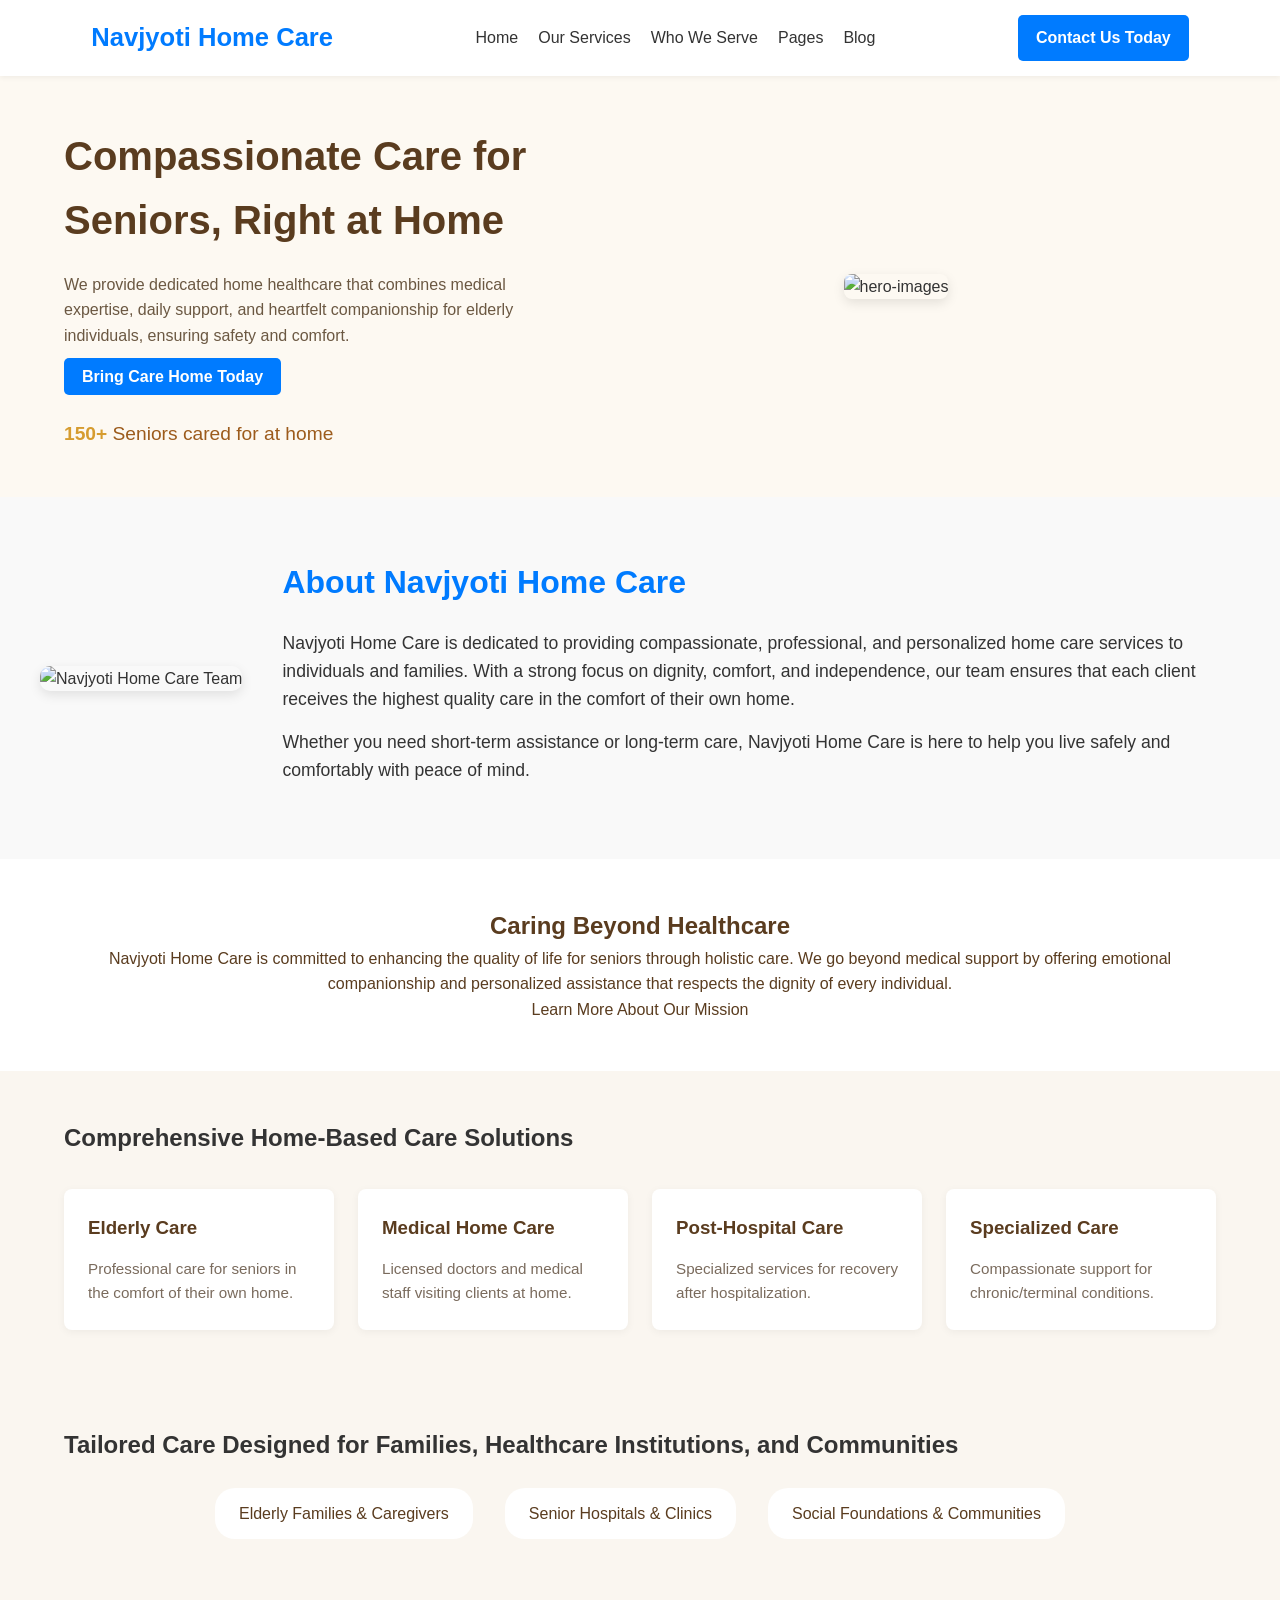
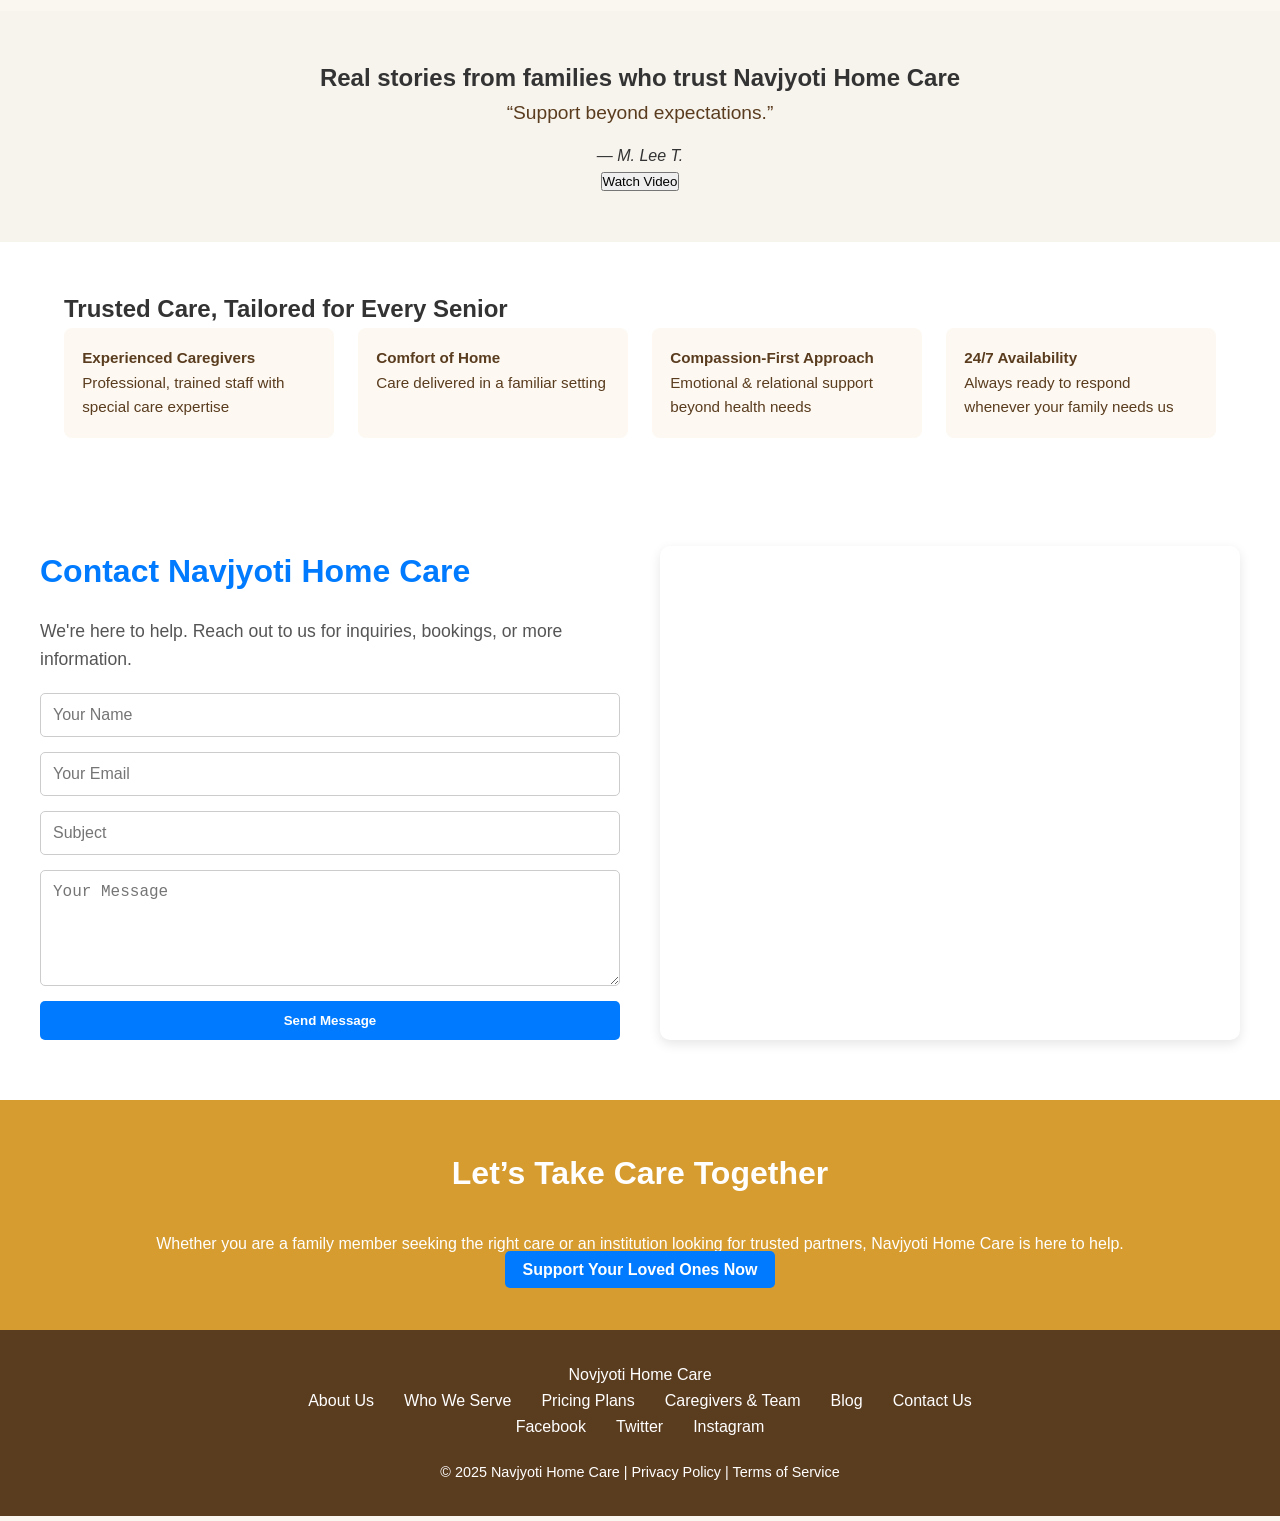
==== index.html @ 3a39630f "add all file" ====
<!DOCTYPE html>
<html lang="en">
  <head>
    <meta charset="UTF-8" />
    <meta name="viewport" content="width=device-width, initial-scale=1.0" />
    <title>Navjyoti Home Care – Home Healthcare</title>
    <link rel="stylesheet" href="styles.css" />
  </head>
  <body>
    <header class="site-header">
      <div class="logo">Navjyoti Home Care</div>
      <nav class="main-nav">
        <a href="#home">Home</a>
        <a href="#services">Our Services</a>
        <a href="#who-we-serve">Who We Serve</a>
        <a href="#pages">Pages</a>
        <a href="#blog">Blog</a>
      </nav>
      <a href="#contact" class="btn btn-primary">Contact Us Today</a>

      <!-- Hamburger menu for mobile -->
      <div class="mobile-menu" id="mobile-menu">
        <span class="hamburger">&#9776;</span>
      </div>
    </header>

    <section class="hero section" id="home">
      <div class="container hero-inner">
        <div class="hero-content">
          <h1>Compassionate Care for Seniors, Right at Home</h1>
          <p>
            We provide dedicated home healthcare that combines medical
            expertise, daily support, and heartfelt companionship for elderly
            individuals, ensuring safety and comfort.
          </p>
          <a href="#services" class="btn btn-primary">Bring Care Home Today</a>
          <div class="hero-stats">
            <span>150+</span> Seniors cared for at home
          </div>
        </div>
        <div class="hero-images">
          <img
            src="https://t4.ftcdn.net/jpg/15/20/58/93/240_F_1520589389_1zxGVRW4RM81i9DekaiQRNwKAbmjtO5p.jpg"
            alt="hero-images"
          />
          <!-- put <img> or background images here -->
        </div>
      </div>
    </section>

    <section class="about-section" id="about">
      <div class="about-container">
        <div class="about-image-desktop">
          <img
            src="https://t4.ftcdn.net/jpg/15/20/58/93/240_F_1520589389_1zxGVRW4RM81i9DekaiQRNwKAbmjtO5p.jpg"
            alt="Navjyoti Home Care Team"
          />
        </div>
        <div class="about-text">
          <h2>About Navjyoti Home Care</h2>
          <p>
            Navjyoti Home Care is dedicated to providing compassionate,
            professional, and personalized home care services to individuals and
            families. With a strong focus on dignity, comfort, and independence,
            our team ensures that each client receives the highest quality care
            in the comfort of their own home.
          </p>
          <p>
            Whether you need short-term assistance or long-term care, Navjyoti
            Home Care is here to help you live safely and comfortably with peace
            of mind.
          </p>
        </div>
        <div class="about-image-mobile">
          <img
            src="https://t4.ftcdn.net/jpg/15/20/58/93/240_F_1520589389_1zxGVRW4RM81i9DekaiQRNwKAbmjtO5p.jpg"
            alt="Navjyoti Home Care Team"
          />
        </div>
      </div>
    </section>

    <section class="mission section">
      <div class="container">
        <h2>Caring Beyond Healthcare</h2>
        <p>
          Navjyoti Home Care is committed to enhancing the quality of life for seniors
          through holistic care. We go beyond medical support by offering
          emotional companionship and personalized assistance that respects the
          dignity of every individual.
        </p>
        <a href="#about" class="btn btn-secondary"
          >Learn More About Our Mission</a
        >
        <div class="team-photo">
          <!-- image of caregivers / team -->
        </div>
      </div>
    </section>

    <section class="services section" id="services">
      <div class="container">
        <h2>Comprehensive Home‑Based Care Solutions</h2>
        <div class="service-items">
          <div class="service-item">
            <h3>Elderly Care</h3>
            <p>
              Professional care for seniors in the comfort of their own home.
            </p>
          </div>
          <div class="service-item">
            <h3>Medical Home Care</h3>
            <p>Licensed doctors and medical staff visiting clients at home.</p>
          </div>
          <div class="service-item">
            <h3>Post‑Hospital Care</h3>
            <p>Specialized services for recovery after hospitalization.</p>
          </div>
          <div class="service-item">
            <h3>Specialized Care</h3>
            <p>Compassionate support for chronic/terminal conditions.</p>
          </div>
        </div>
      </div>
    </section>

    <section class="who-we-serve section" id="who-we-serve">
      <div class="container">
        <h2>
          Tailored Care Designed for Families, Healthcare Institutions, and
          Communities
        </h2>
        <ul class="serve-list">
          <li>Elderly Families & Caregivers</li>
          <li>Senior Hospitals & Clinics</li>
          <li>Social Foundations & Communities</li>
        </ul>
        <div class="serve-image">
          <!-- image of seniors & caregivers -->
        </div>
      </div>
    </section>

    <section class="testimonials section">
      <div class="container">
        <h2>Real stories from families who trust Navjyoti Home Care</h2>
        <div class="testimonial">
          <blockquote>“Support beyond expectations.”</blockquote>
          <cite>— M. Lee T.</cite>
        </div>
        <div class="testimonial-video">
          <button>Watch Video</button>
        </div>
      </div>
    </section>

    <section class="why-choose section">
      <div class="container">
        <h2>Trusted Care, Tailored for Every Senior</h2>
        <ul class="why-list">
          <li>
            <strong>Experienced Caregivers</strong><br />Professional, trained
            staff with special care expertise
          </li>
          <li>
            <strong>Comfort of Home</strong><br />Care delivered in a familiar
            setting
          </li>
          <li>
            <strong>Compassion‑First Approach</strong><br />Emotional &
            relational support beyond health needs
          </li>
          <li>
            <strong>24/7 Availability</strong><br />Always ready to respond
            whenever your family needs us
          </li>
        </ul>
        <div class="why-image">
          <!-- an image of caregiver + senior in home -->
        </div>
      </div>
    </section>

    <section class="contact-section" id="contact">
      <div class="contact-container">
        <div class="contact-info">
          <h2>Contact Navjyoti Home Care</h2>
          <p>
            We're here to help. Reach out to us for inquiries, bookings, or more
            information.
          </p>

          <form
            class="contact-form"
            action="https://formspree.io/f/your-form-id"
            method="POST"
          >
            <input type="text" name="name" placeholder="Your Name" required />
            <input
              type="email"
              name="_replyto"
              placeholder="Your Email"
              required
            />
            <input type="text" name="subject" placeholder="Subject" required />
            <textarea
              name="message"
              rows="5"
              placeholder="Your Message"
              required
            ></textarea>
            <button type="submit">Send Message</button>
          </form>
        </div>

        <div class="contact-map">
          <iframe
            src="https://www.google.com/maps/embed?pb=!1m18!1m12!1m3!1d224345.08313473743!2d77.0688999!3d28.5272803!2m3!1f0!2f0!3f0!3m2!1i1024!2i768!4f13.1!3m3!1m2!1s0x390ce3b2266c5c15%3A0xf0b9ed8fbc8bdcd!2sDelhi!5e0!3m2!1sen!2sin!4v1695036626921!5m2!1sen!2sin"
            width="100%"
            height="100%"
            style="border: 0"
            allowfullscreen=""
            loading="lazy"
            referrerpolicy="no-referrer-when-downgrade">
          </iframe>
        </div>
      </div>
    </section>

    <section class="cta section">
      <div class="container">
        <h2>Let’s Take Care Together</h2>
        <p>
          Whether you are a family member seeking the right care or an
          institution looking for trusted partners, Navjyoti Home Care is here to help.
        </p>
        <a href="#contact" class="btn btn-primary"
          >Support Your Loved Ones Now</a
        >
      </div>
    </section>

    <footer class="site-footer">
      <div class="container">
        <div class="footer-logo">Novjyoti Home Care</div>
        <nav class="footer-nav">
          <a href="#about">About Us</a>
          <a href="#who-we-serve">Who We Serve</a>
          <a href="#pricing">Pricing Plans</a>
          <a href="#care-team">Caregivers & Team</a>
          <a href="#blog">Blog</a>
          <a href="#contact">Contact Us</a>
        </nav>
        <nav class="footer-nav social">
          <a href="#">Facebook</a>
          <a href="#">Twitter</a>
          <a href="#">Instagram</a>
        </nav>
        <p>© 2025 Navjyoti Home Care | Privacy Policy | Terms of Service </p>
      </div>
    </footer>

    <script>
      // Mobile menu toggle
      document.addEventListener("DOMContentLoaded", function () {
        const hamburger = document.querySelector(".hamburger");
        const nav = document.querySelector(".main-nav");

        hamburger.addEventListener("click", () => {
          nav.classList.toggle("active");
        });
      });
    </script>

    <script>
      document.querySelectorAll('a[href^="#"]').forEach((anchor) => {
        anchor.addEventListener("click", function (e) {
          e.preventDefault();
          const target = document.querySelector(this.getAttribute("href"));
          if (target) {
            target.scrollIntoView({ behavior: "smooth" });
          }
        });
      });
    </script>
  </body>
</html>
---- styles.css ----
/* Basic reset & global styles */
* {
  margin: 0;
  padding: 0;
  box-sizing: border-box;
}

body {
  font-family: Arial, sans-serif;
  line-height: 1.6;
  color: #333;
  background-color: #faf6f0;
}

.container {
  width: 90%;
  max-width: 1200px;
  margin: 0 auto;
}


a {
  text-decoration: none;
  color: inherit;
}

.site-header {
  background-color: #fff;
  box-shadow: 0 2px 5px rgba(0, 0, 0, 0.05);
  padding: 15px 20px;
  position: sticky;
  top: 0;
  z-index: 1000;
}

.site-header .logo {
  font-size: 1.6rem;
  font-weight: bold;
  color: #007BFF;
}

/* Flex layout for desktop */
.site-header {
  display: flex;
  align-items: center;
  justify-content: space-around;
  flex-wrap: wrap;
}

.main-nav {
  display: flex;
  gap: 20px;
  align-items: center;
}

.main-nav a {
  color: #333;
  font-weight: 500;
  transition: color 0.3s;
}

.main-nav a:hover {
  color: #007BFF;
}

.btn-primary {
  background-color: #007BFF;
  color: #fff;
  padding: 10px 18px;
  border-radius: 5px;
  font-weight: 600;
  transition: background 0.3s;
}

.btn-primary:hover {
  background-color: #0056b3;
}

/* Hamburger menu (hidden on desktop) */
.mobile-menu {
  display: none;
  font-size: 28px;
  cursor: pointer;
}

/* Hero */
.hero {
  padding: 4em 0;
  position: relative;
  background: #fdf9f2;
}

.hero .hero-inner {
  display: flex;
  align-items: center;
  justify-content: space-between;
}

.hero .hero-content {
  width: 56%;
}

.hero h1 {
  font-size: 2.5em;
  margin-bottom: 0.5em;
  color: #5a3c1f;
}

.hero p {
  margin-bottom: 1em;
  color: #6b5842;
}

.hero-stats {
  margin-top: 1.5em;
  font-size: 1.2em;
  color: #9c5b1c;
}
.hero-stats span {
  font-weight: bold;
  color: #d69c2f;
}
.hero-images {
  width: 70%;
  text-align: center;
}
.hero-images img {
  max-width: 100%;
  border-radius: 8px;
  box-shadow: 0 4px 12px rgba(0,0,0,0.1);
}
 .about-section {
  padding: 60px 20px;
  background-color: #f9f9f9;
}

.about-container {
  max-width: 1200px;
  margin: 0 auto;
  display: flex;
  align-items: center;
  flex-wrap: wrap;
  gap: 40px;
}

.about-text {
  flex: 1 1 500px;
}

.about-text h2 {
  font-size: 2rem;
  margin-bottom: 20px;
  color: #007BFF;
}

.about-text p {
  font-size: 1.1rem;
  line-height: 1.6;
  color: #333;
  margin-bottom: 15px;
}

.about-image {
  flex: 1 1 400px;
  text-align: center;
}
.about-image-desktop {
  display: block;
}
.about-image-mobile {
  display: none;
}

.about-image-desktop img, .about-image-mobile img {
  max-width: 100%;
  height: auto;
  border-radius: 10px;
  box-shadow: 0 4px 12px rgba(0, 0, 0, 0.1);
}

/* Sections */
.section {
  padding: 3em 0;
}

.mission {
  background-color: #fff;
  color: #5a3c1f;
  text-align: center;
}

.services .service-items {
  display: grid;
  grid-template-columns: repeat(auto-fit, minmax(220px, 1fr));
  gap: 1.5em;
  margin-top: 2em;
}

.service-item {
  background-color: #fff;
  padding: 1.5em;
  border-radius: 8px;
  box-shadow: 0 2px 8px rgba(0,0,0,0.05);
}

.service-item h3 {
  margin-bottom: 0.75em;
  color: #5a3c1f;
}

.service-item p {
  color: #7a6b5d;
  font-size: 0.95em;
}

/* Who we serve */
.who-we-serve .serve-list {
  list-style: none;
  margin: 1.5em 0;
  display: flex;
  gap: 2em;
  justify-content: center;
}

.who-we-serve .serve-list li {
  background-color: #fff;
  padding: 0.8em 1.5em;
  border-radius: 20px;
  color: #5a3c1f;
}

/* Testimonials */
.testimonials {
  background-color: #f7f3ed;
  text-align: center;
}

.testimonials blockquote {
  font-size: 1.2em;
  color: #5a3c1f;
  margin-bottom: 0.75em;
}

/* Impact */
.impact .impact-cards {
  display: grid;
  grid-template-columns: repeat(auto-fit, minmax(180px, 1fr));
  gap: 1.5em;
  margin-top: 2em;
}

.impact .card {
  background-color: #fff;
  padding: 1.5em;
  border-radius: 8px;
  text-align: center;
  color: #5a3c1f;
  font-size: 1em;
}

.impact .card span {
  display: block;
  font-size: 2em;
  color: #d69c2f;
  margin-bottom: 0.5em;
}

/* Why choose */
.why-choose {
  background-color: #fff;
}

.why-list {
  list-style: none;
  display: grid;
  grid-template-columns: repeat(auto-fit, minmax(220px, 1fr));
  gap: 1.5em;
}

.why-list li {
  background-color: #fdf9f2;
  padding: 1.2em;
  border-radius: 8px;
  color: #5a3c1f;
  font-size: 0.95em;
}

/* CTA */
.cta {
  background-color: #d69c2f;
  color: #fff;
  text-align: center;
  padding: 3em 0;
  line-height: 1.6;
}

.cta h2 {
  font-size: 2em;
  margin-bottom: 1em
}

.cta a {
  color: #fff;
  margin-top: 19px;
}

/* Contact */
.contact-section {
  padding: 60px 20px;
  background-color: #ffffff;
}

.contact-container {
  max-width: 1200px;
  margin: 0 auto;
  display: flex;
  flex-wrap: wrap;
  gap: 40px;
}

.contact-info {
  flex: 1 1 500px;
}

.contact-info h2 {
  font-size: 2rem;
  margin-bottom: 20px;
  color: #007BFF;
}

.contact-info p {
  margin-bottom: 20px;
  font-size: 1.1rem;
  color: #555;
}

.contact-form {
  display: flex;
  flex-direction: column;
  gap: 15px;
}

.contact-form input,
.contact-form textarea {
  padding: 12px;
  border: 1px solid #ccc;
  border-radius: 5px;
  font-size: 1rem;
  width: 100%;
}

.contact-form button {
  padding: 12px;
  background-color: #007BFF;
  color: white;
  font-weight: bold;
  border: none;
  border-radius: 5px;
  cursor: pointer;
  transition: background 0.3s;
}

.contact-form button:hover {
  background-color: #0056b3;
}

.contact-map {
  flex: 1 1 500px;
  min-height: 350px;
  border-radius: 10px;
  overflow: hidden;
  box-shadow: 0 4px 12px rgba(0, 0, 0, 0.1);
}

/* Footer */
.site-footer {
  background-color: #5a3c1f;
  color: #fff;
  padding: 2em 0;
  text-align: center;
}

.site-footer .footer-nav a {
  color: #fff;
  margin: 0 0.8em;
  text-decoration: none;
}

.site-footer p {
  margin-top: 1.5em;
  font-size: 0.9em;
}
@media (max-width: 768px) {
   .main-nav {
    display: none;
    flex-direction: column;
    position: absolute;
    top: 70px;
    left: 0;
    width: 100%;
    background: #fff;
    border-top: 1px solid #ddd;
    padding: 15px 0;
    text-align: center;
    z-index: 999;
  }

  .main-nav.active {
    display: flex;
  }

  .btn.btn-primary {
    display: none;
  }

  .mobile-menu {
    display: block;
  }

  .hero .hero-inner {
    flex-direction: column;
  }

  .hero .hero-content {
    width: 100%;
    text-align: center;
  }
  .site-header .main-nav {
    display: none; /* or use mobile nav toggle */
  }
  
  .about-container {
    flex-direction: column;
    text-align: center;
  }

  .about-text, .about-image-desktop, .about-image-mobile{
    flex: 1 1 100%;
  }
  .about-image-mobile {
    display: block; /* Show image on mobile */
    border-radius: 10px;
    box-shadow: 0 4px 12px rgba(0, 0, 0, 0.1);
    margin-top: 20px;
  }
  .about-image-desktop {
    display: none; /* Show image first on mobile */
  }
   .contact-container {
    flex-direction: column;
  }

  .contact-map {
    height: 300px;
  }
}
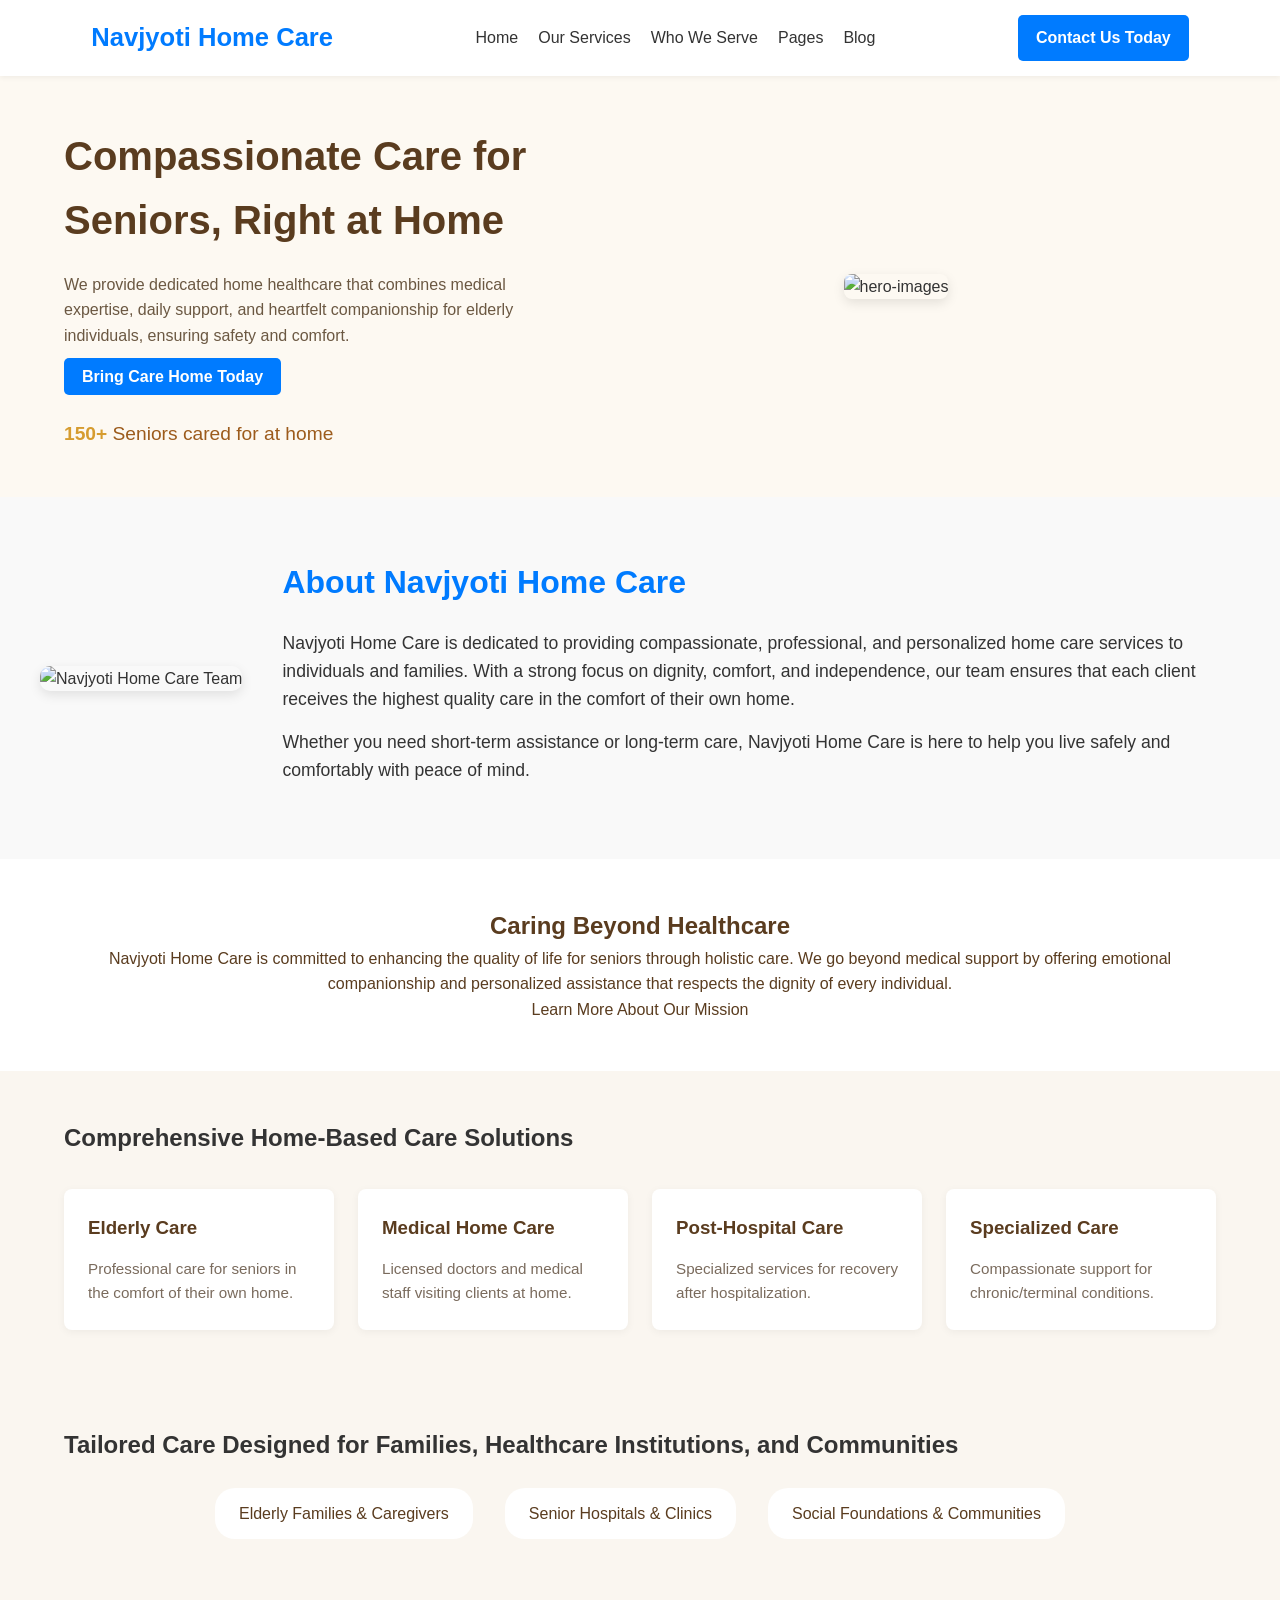
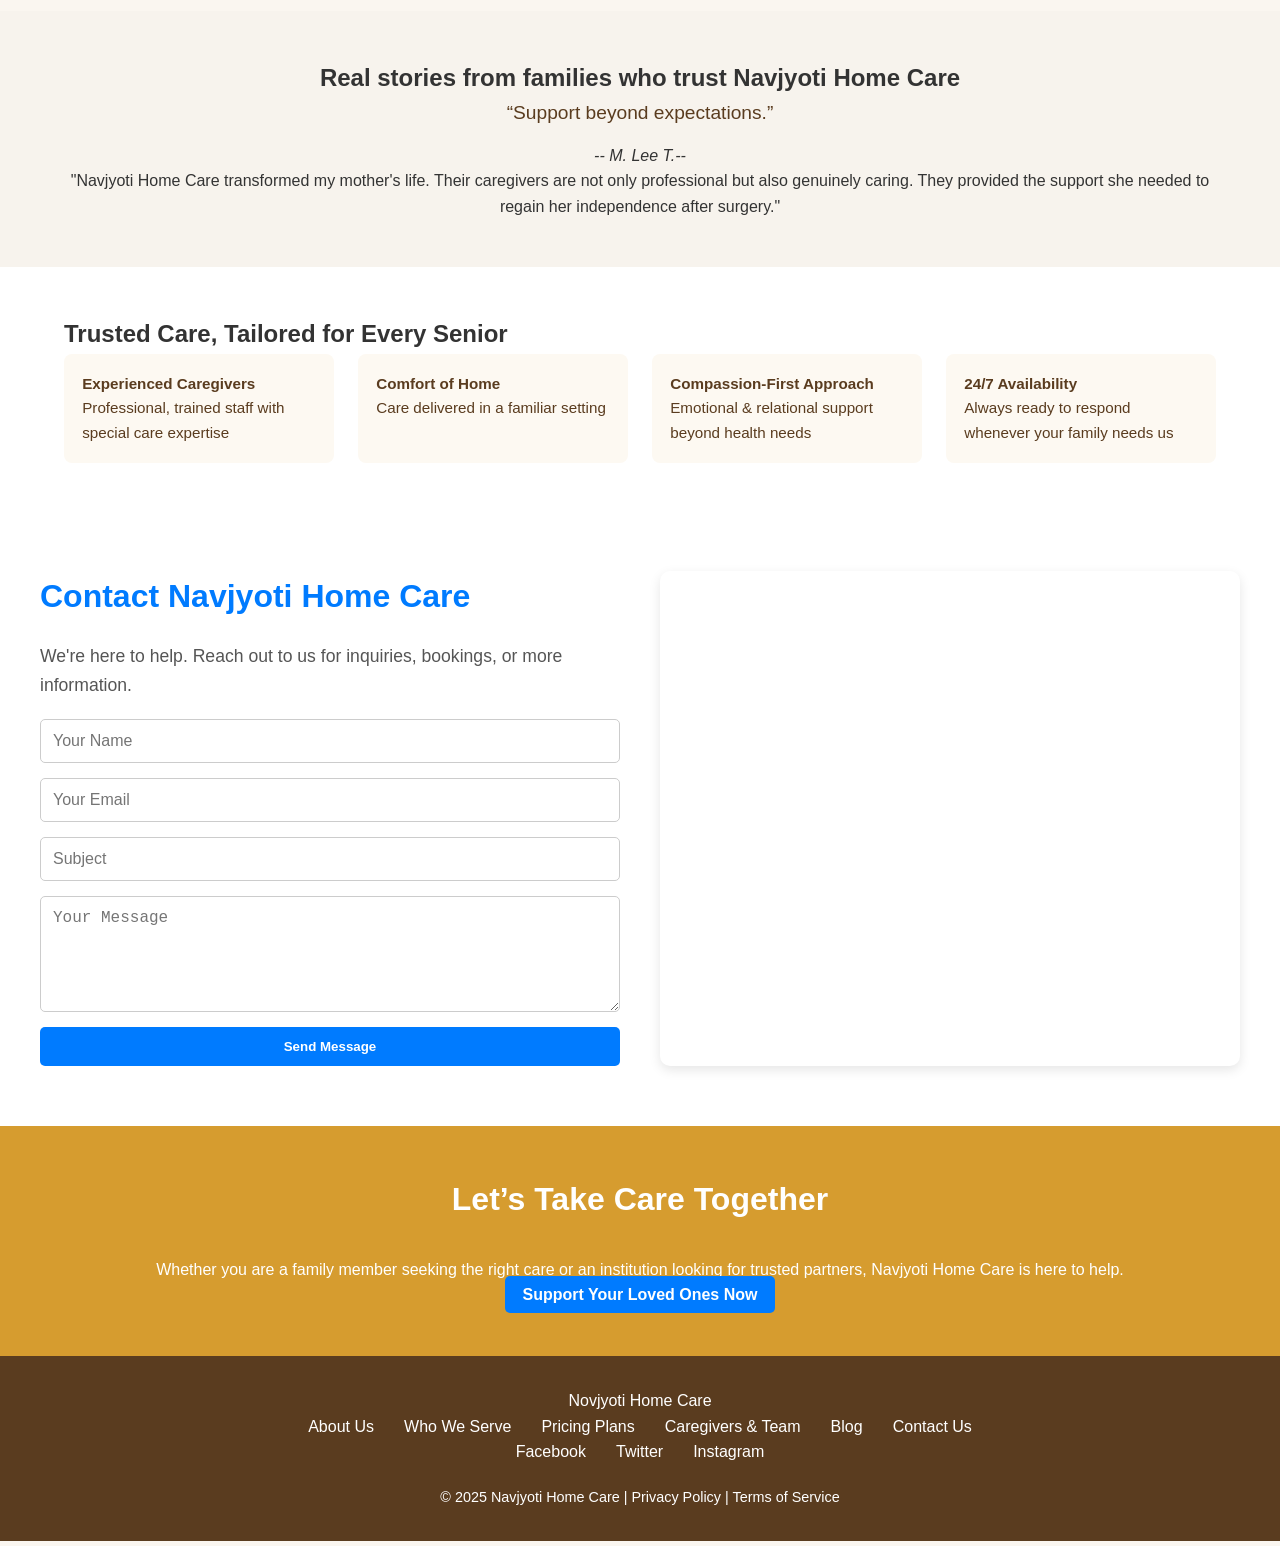
==== commit 7f3625f2: "add all" ====
--- a/index.html
+++ b/index.html
@@ -6,7 +6,7 @@
     <title>Navjyoti Home Care – Home Healthcare</title>
     <link rel="stylesheet" href="styles.css" />
   </head>
-  <body>
+  <body id="page-body">
     <header class="site-header">
       <div class="logo">Navjyoti Home Care</div>
       <nav class="main-nav">
@@ -146,10 +146,15 @@
         <h2>Real stories from families who trust Navjyoti Home Care</h2>
         <div class="testimonial">
           <blockquote>“Support beyond expectations.”</blockquote>
-          <cite>— M. Lee T.</cite>
-        </div>
-        <div class="testimonial-video">
-          <button>Watch Video</button>
+          <cite>-- M. Lee T.--</cite>
+        </div>
+        <div class="testimonial-text">
+          <p>
+            "Navjyoti Home Care transformed my mother's life. Their caregivers
+            are not only professional but also genuinely caring. They provided
+            the support she needed to regain her independence after surgery."
+          </p>
+          
         </div>
       </div>
     </section>
@@ -262,24 +267,37 @@
 
     <script>
       // Mobile menu toggle
-      document.addEventListener("DOMContentLoaded", function () {
-        const hamburger = document.querySelector(".hamburger");
+      document.addEventListener('DOMContentLoaded', function () {
+        const body = document.getElementById('page-body');
+        const mobileMenuButton = document.getElementById('mobile-menu');
         const nav = document.querySelector(".main-nav");
-
-        hamburger.addEventListener("click", () => {
+        const navLinks = nav.querySelectorAll('a');
+
+        mobileMenuButton.addEventListener('click', () => {
           nav.classList.toggle("active");
+          mobileMenuButton.classList.toggle('is-active');
+          body.classList.toggle('menu-open');
+        });
+
+        // Close menu when a link is clicked
+        navLinks.forEach(link => {
+          link.addEventListener('click', () => {
+            // Only close if the menu is currently active
+            if (nav.classList.contains('active')) {
+              nav.classList.remove('active');
+              mobileMenuButton.classList.remove('is-active');
+              body.classList.remove('menu-open');
+            }
+          });
         });
       });
     </script>
 
     <script>
       document.querySelectorAll('a[href^="#"]').forEach((anchor) => {
-        anchor.addEventListener("click", function (e) {
+        anchor.addEventListener('click', function (e) {
           e.preventDefault();
-          const target = document.querySelector(this.getAttribute("href"));
-          if (target) {
-            target.scrollIntoView({ behavior: "smooth" });
-          }
+          document.querySelector(this.getAttribute('href')).scrollIntoView({ behavior: 'smooth' });
         });
       });
     </script>
--- a/styles.css
+++ b/styles.css
@@ -80,9 +80,39 @@
 .mobile-menu {
   display: none;
   font-size: 28px;
+  z-index: 1001; /* Ensure it's above other header content */
   cursor: pointer;
 }
 
+/* Animated Hamburger Icon */
+.hamburger {
+  display: inline-block;
+  width: 28px;
+  height: 24px;
+  position: relative;
+}
+
+.hamburger-box {
+  position: absolute;
+  width: 28px;
+  height: 24px;
+}
+
+.hamburger-inner,
+.hamburger-inner::before,
+.hamburger-inner::after {
+  width: 28px;
+  height: 3px;
+  background-color: #333;
+  border-radius: 4px;
+  position: absolute;
+  transition: transform 0.25s ease-in-out;
+}
+
+.hamburger-inner {
+  top: 50%;
+  transform: translateY(-50%);
+}
 /* Hero */
 .hero {
   padding: 4em 0;
@@ -390,23 +420,63 @@
   margin-top: 1.5em;
   font-size: 0.9em;
 }
+
+/* Prevent scrolling when menu is open */
+.menu-open {
+  overflow: hidden;
+}
+
 @media (max-width: 768px) {
    .main-nav {
     display: none;
     flex-direction: column;
-    position: absolute;
-    top: 70px;
+    justify-content: center;
+    align-items: center;
+    gap: 30px;
+    position: fixed; /* Changed from absolute */
+    top: 0;
     left: 0;
-    width: 100%;
-    background: #fff;
-    border-top: 1px solid #ddd;
-    padding: 15px 0;
-    text-align: center;
+    width: 100vw;
+    height: 100vh;
+    background: rgba(250, 246, 240, 0.85); /* Semi-transparent background */
+    backdrop-filter: blur(10px); /* The "buler" effect */
+    -webkit-backdrop-filter: blur(10px);
     z-index: 999;
+  }
+
+  .main-nav a {
+    font-size: 1.5rem;
+    font-weight: bold;
+    color: #5a3c1f;
   }
 
   .main-nav.active {
     display: flex;
+  }
+
+  .hamburger-inner::before,
+  .hamburger-inner::after {
+    content: '';
+    display: block;
+  }
+  .hamburger-inner::before {
+    top: -10px;
+  }
+  .hamburger-inner::after {
+    bottom: -10px;
+  }
+
+  /* Animate to 'X' */
+  .mobile-menu.is-active .hamburger-inner {
+    transform: rotate(45deg);
+  }
+  .mobile-menu.is-active .hamburger-inner::before {
+    top: 0;
+    transform: rotate(-90deg);
+  }
+  .mobile-menu.is-active .hamburger-inner::after {
+    bottom: 0;
+    transform: rotate(-90deg);
   }
 
   .btn.btn-primary {
@@ -424,9 +494,6 @@
   .hero .hero-content {
     width: 100%;
     text-align: center;
-  }
-  .site-header .main-nav {
-    display: none; /* or use mobile nav toggle */
   }
   
   .about-container {
